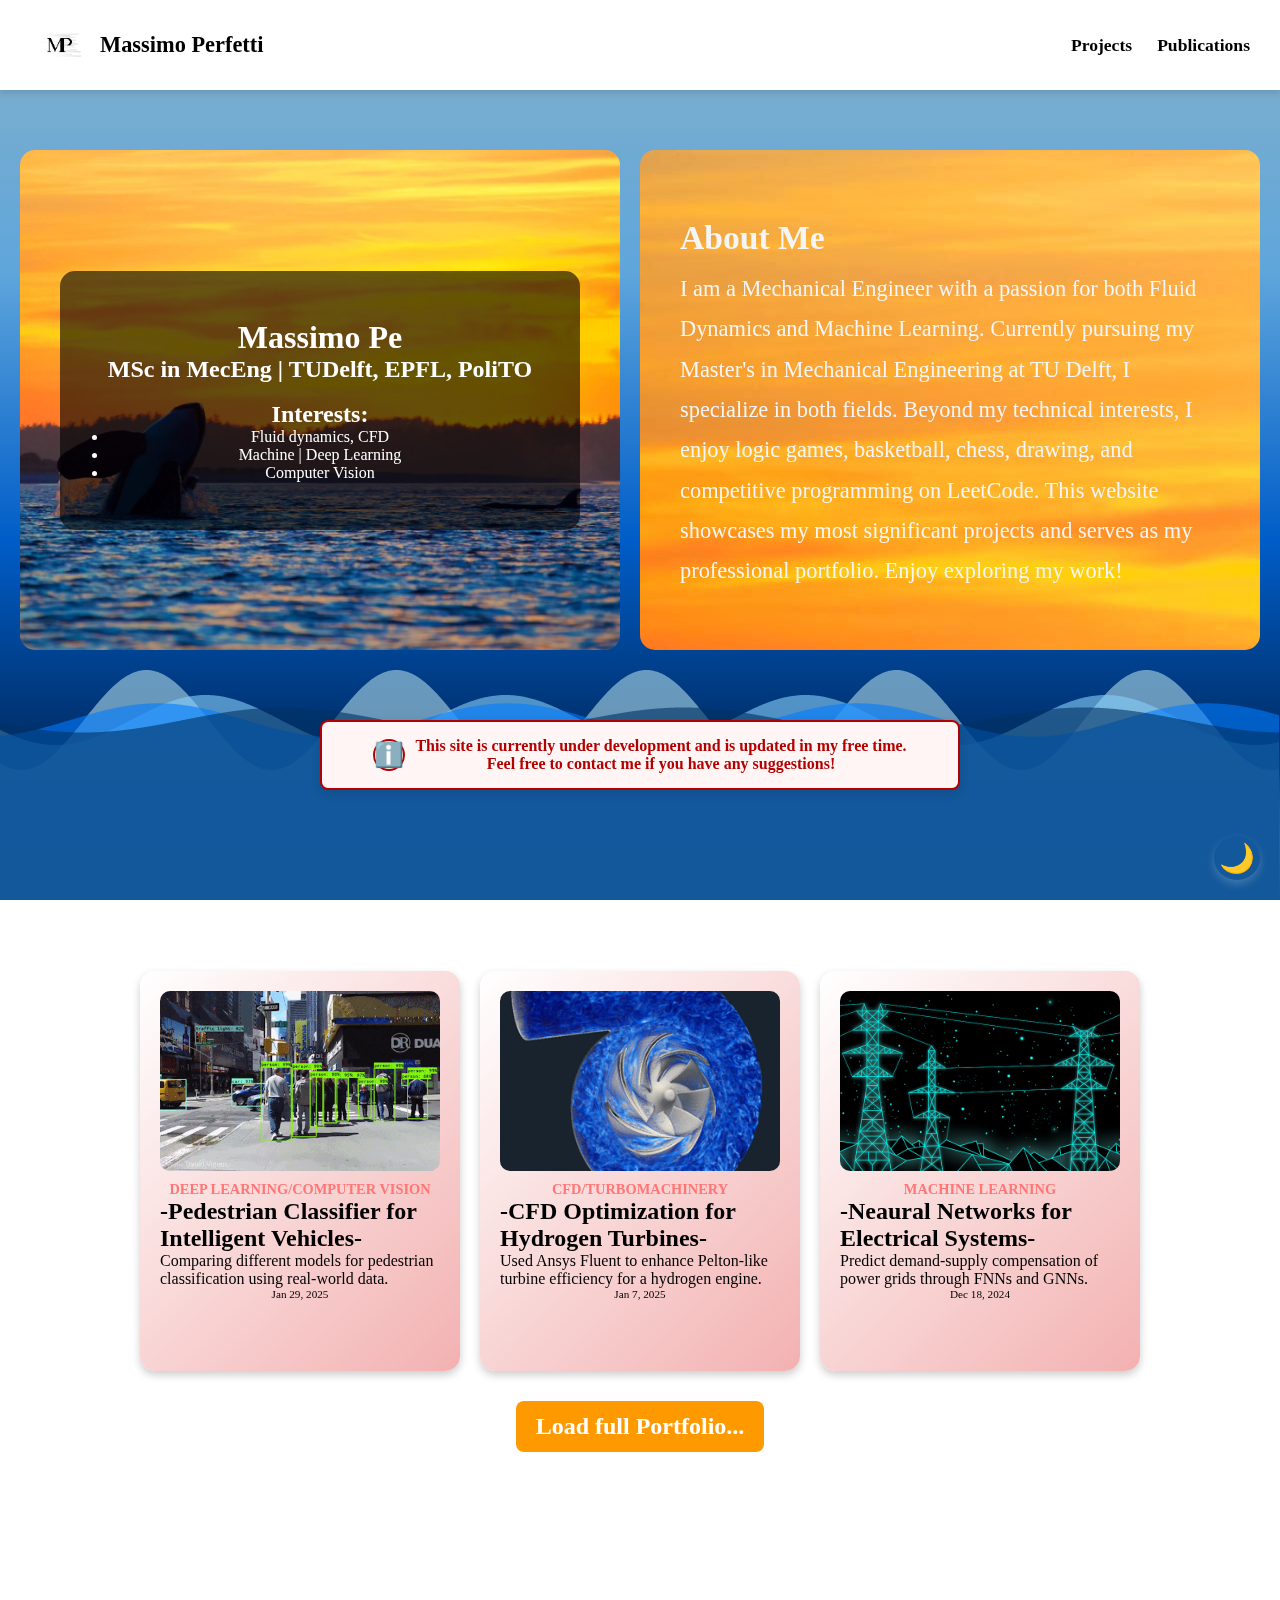
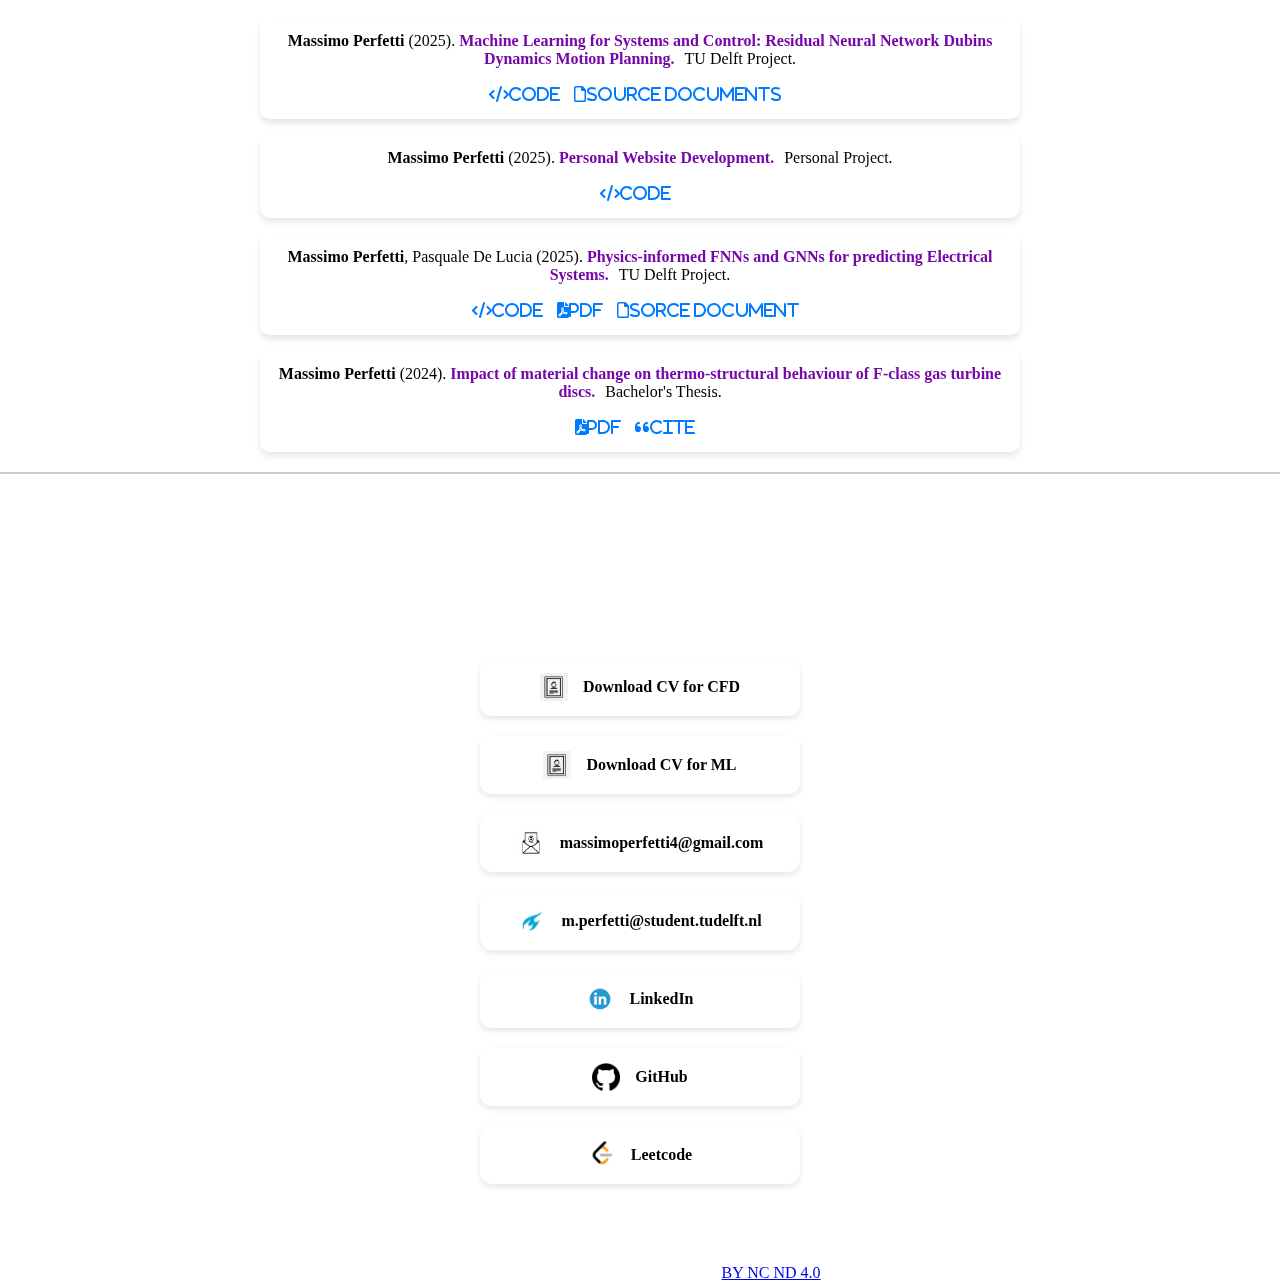
==== Portfolio/index.html @ b55a9770 "Add files via upload" ====
<!DOCTYPE html>
<html lang="en">
<head>
    <meta charset="UTF-8">
    <meta name="viewport" content="width=device-width, initial-scale=1.0">
    <title>Home - Massimo Perfetti</title>
    <link rel="stylesheet" href="styles.css">
    <link rel="stylesheet" href="components.css">
    <link rel="stylesheet" href="dark-mode.css">
    <link rel="stylesheet" href="portfolio.css">
    <link rel="stylesheet" href="https://cdnjs.cloudflare.com/ajax/libs/font-awesome/6.0.0-beta3/css/all.min.css">
</head>
<body>
    <!-- Preloader -->
    <div id="preloader">
        <div id="logo-container">
            <span id="mp-text">MP</span>
            <img id="killer-whale" src="kw.svg" alt="Killer Whale">
        </div>
        <div class="spinner"></div>
    </div>

    <!-- 🌊 Canvas for Waves -->
    <canvas id="waveCanvas"></canvas>

    <div id="content">
        <!-- 🔹 Navbar -->
        <nav class="top-nav">
            <div class="logo" id="logo">
                <img src="images/MP logo.png" alt="Massimo Perfetti" class="profile-pic">
                Massimo Perfetti
            </div>
            <ul class="nav-links">
                <!-- <li><a href="#posts">Posts</a></li> -->
                <li><a href="#projects"> Projects </a></li>
                <li><a href="#publications"> Publications </a></li>
            </ul>
        </nav>

        <!-- 🔹 Hero Section -->
        <div class="hero-about-container">
            <header class="hero" style="background-image: url('images/killer-whale.jpg');">
                <div class="overlay">
                    <h1>Massimo Perfetti</h1>
                    <h2>MSc in MecEng | TUDelft, EPFL, PoliTO</h2>
                    <br>
                    <h2>Interests:</h2>
                    <ul class="hero-list">
                        <li>Fluid dynamics, CFD</li>
                        <li>Machine | Deep Learning</li>
                        <li>Computer Vision</li>
                    </ul>
                </div>
            </header>

            <!-- 🔹 About Me -->
            <section id="about" class="about-overlay" style="background-image: url('images/killer-whale.jpg');">
                <h2>About Me</h2>
                <p>I am a Mechanical Engineer with a passion for both Fluid Dynamics and Machine Learning. 
                Currently pursuing my Master's in Mechanical Engineering at TU Delft, I specialize in both fields.
                Beyond my technical interests, I enjoy logic games, basketball, chess, drawing, and competitive programming on LeetCode.
                This website showcases my most significant projects and serves as my professional portfolio. Enjoy exploring my work!</p>
            </section>
        </div>

        <!-- 🔹 Warning Box -->
        <div class="warning-box" id="warningBox">
            <span class="warning-icon">ℹ️</span>
            <p id="warningText">This site is currently under development and is updated in my free time.<br>
                Feel free to contact me if you have any suggestions!
            </p>   
        </div>
        
        <!-- 🔹 Recent Posts: DEVELOP THIS IN THE FUTURE -->
        <!--
        <section id="posts" class="section-dark">
            <h2 class="recent-posts-heading">Recent Posts</h2>
            <div class="row row-cols-1 row-cols-md-3 g-4">
                <div class="col">
                    <div class="card h-100 post-card" data-post-id="1">
                        <img src="post1.jpg" class="card-img-top" alt="Turbulence Models">
                        <div class="card-body">
                            <h5 class="card-title">Exploring Turbulence Models</h5>
                            <p class="card-text">A deep dive into different turbulence models used in CFD.</p>
                            <p class="status-message" id="status-1"></p>
                            <a href="post1.html" class="btn btn-primary">Read More</a>
                        </div>
                    </div>
                </div>
                <div class="col">
                    <div class="card h-100 post-card" data-post-id="2">
                        <img src="post2.jpg" class="card-img-top" alt="Machine Learning in Aerodynamics">
                        <div class="card-body">
                            <h5 class="card-title">Machine Learning in Aerodynamics</h5>
                            <p class="card-text">How ML techniques are enhancing aerodynamic simulations.</p>
                            <p class="status-message" id="status-2"></p>
                            <a href="post2.html" class="btn btn-primary">Read More</a>
                        </div>
                    </div>
                </div>
            </div>
        </section>
        <br>
        <br>
        <br>
        <br>
        <br>
        <br>
        -->

        <!-- 🔹 Projects Section -->
        <section id="projects" class="section-light">
            <br>
            <br>
            <br>
            <br>
            <br>
            <br>
            <h2 class="recent-posts-heading">Projects</h2>
            <br>
            <br>    
            <div class="projects-container">
                <a href="iv.html" class="project-card-link">
                    <div class="project-card">
                            <img src="images/iv.gif" class="project-img" alt="Intelligent Vehicles Poster">
                            <h3 class="category">DEEP LEARNING/COMPUTER VISION</h3>
                            <h2 class="project-title">-Pedestrian Classifier for Intelligent Vehicles-</h2>
                            <p>Comparing different models for pedestrian classification using real-world data.</p>
                            <span class="date">Jan 29, 2025</span>
                    </div>
                </a>

                <a href="e2.html" class="project-card-link">
                    <div class="project-card">
                        <img src="images/e2-engine.gif" class="project-img" alt="e2 Poster">
                        <h3 class="category">CFD/TURBOMACHINERY</h3>
                        <h2 class="project-title">-CFD Optimization for Hydrogen Turbines-</h2>
                        <p>Used Ansys Fluent to enhance Pelton-like turbine efficiency for a hydrogen engine.</p>
                        <span class="date">Jan 7, 2025</span>
                    </div>
                </a>
                
                <a href="el-power-systems.html" class="project-card-link">
                    <div class="project-card">
                        <img src="images/nn-electrical.gif" class="project-img" alt="Power Grids Poster">
                        <h3 class="category">MACHINE LEARNING</h3>
                        <h2 class="project-title">-Neaural Networks for Electrical Systems-</h2>
                        <p>Predict demand-supply compensation of power grids through FNNs and GNNs.</p>
                        <span class="date">Dec 18, 2024</span>
                    </div>
                </a>
            </div>
            

            <!-- 🔹 Load More Projects Button -->
            <div class="load-more-container">
                <a href="portfolio.html" target="_blank" class="load-more-btn">Load full Portfolio...</a>
            </div>
        </section>

        <!-- 🔹 Publications -->
        <section id="publications" class="section-dark">
            <br>
            <br>
            <br>
            <br>
            <br>
            <br>
            <h2 class="recent-posts-heading"> Publications</h2>
            <div class="publications-list">
                <div class="publication-item">
                    <p class="publications-p"><strong>Massimo Perfetti</strong> (2025). <a href="https://github.com/Chefcurry4/-Dubins-Vehicle-Path-Planning-with-NNs./tree/main/NNs%20for%20Predicting%20Dubins%20Vehicle%20Dynamics" class="pub-link" style="color: #7608a9 !important;">Machine Learning for Systems and Control: Residual Neural Network Dubins Dynamics Motion Planning.</a>TU Delft Project.</p>
                    <br>
                    <a href="https://github.com/Chefcurry4/-Dubins-Vehicle-Path-Planning-with-NNs./tree/main/NNs%20for%20Predicting%20Dubins%20Vehicle%20Dynamics" class="pub-link"> <i class="fas fa-code">CODE</i></a>
                    <a href="https://github.com/Chefcurry4/-Dubins-Vehicle-Path-Planning-with-NNs./tree/main/NNs%20for%20Predicting%20Dubins%20Vehicle%20Dynamics/source%20document" class="pub-link"><i class="fa-regular fa-file">SOURCE DOCUMENTS</i></a> 
                </div>

                <div class="publication-item">
                    <p class="publications-p"><strong>Massimo Perfetti</strong> (2025). <a href="https://github.com/Chefcurry4/Neural-Network-for-Electrical-System" class="pub-link" style="color: #7608a9 !important;">Personal Website Development.</a>Personal Project.</p>
                    <br>
                    <a href="https://github.com/Chefcurry4/My-website" class="pub-link"> <i class="fas fa-code">CODE</i></a>
                    <!-- <a href="sitemap.png" class="pub-link"><i class="fa-solid fa-sitemap">SITEMAP</i></a> -->
                </div>

                <div class="publication-item">
                    <p class="publications-p"><strong>Massimo Perfetti</strong>, Pasquale De Lucia (2025). <a href="https://github.com/Chefcurry4/Neural-Network-for-Electrical-System" class="pub-link" style="color: #7608a9 !important;">Physics-informed FNNs and GNNs for predicting Electrical Systems.</a>TU Delft Project.</p>
                    <br>
                    <a href="https://github.com/Chefcurry4/Neural-Network-for-Electrical-System" class="pub-link"> <i class="fas fa-code">CODE</i></a>
                    <a href="documents/Project_ML_De_Lucia_Perfetti.pdf" class="pub-link"><i class="fa-solid fa-file-pdf">PDF</i></a> 
                    <a href="https://github.com/Chefcurry4/Neural-Network-for-Electrical-System/blob/main/source%20document%20notebook.ipynb" class="pub-link"><i class="fa-regular fa-file">SORCE DOCUMENT</i></a>
                </div>

                <div class="publication-item">
                    <p class="publications-p"><strong>Massimo Perfetti</strong> (2024). <a href="documents/Thesis.pdf" class="pub-link" style="color: #7608a9 !important;">Impact of material change on thermo-structural
                        behaviour of F-class gas turbine discs.</a>Bachelor's Thesis.</p>
                    <br>
                    <a href="documents/Thesis.pdf" class="pub-link"><i class="fa-solid fa-file-pdf">PDF</i></a>
                    <a href="cite_thesis.bib" class="pub-link"><i class="fa-solid fa-quote-left">CITE</i></a>
                </div>
            </div>
        </section>

        <!-- 🔹 Contact Section -->
        <section id="contact" class="section-light">
            <h2 class="recent-posts-heading">Contacts</h2>
            <p class="recent-posts-heading">Feel free to reach out to me!</p>
            <div class="contact-container">
                <a href="documents/CV Massimo Perfetti CFD.pdf" target="_blank" class="contact-item">
                    <img src="images/cv-logo.png" alt="CV"> Download CV for CFD
                </a>
                <a href="documents/CV Massimo Perfetti ML.pdf" target="_blank" class="contact-item">
                    <img src="images/cv-logo.png" alt="CV"> Download CV for ML
                </a>
                <a href="mailto:massimoperfetti4@gmail.com" class="contact-item">
                    <img src="images/email-logo.jpg" alt="Email"> massimoperfetti4@gmail.com
                </a>
                <a href="mailto:m.perfetti@student.tudelft.nl" class="contact-item">
                    <img src="images/tu-logo.png" alt="Email"> m.perfetti@student.tudelft.nl
                </a>
                <a href="https://linkedin.com/in/mperfetti4" target="_blank" class="contact-item">
                    <img src="images/in.png.png" alt="LinkedIn"> LinkedIn
                </a>
                <a href="https://github.com/Chefcurry4" target="_blank" class="contact-item">
                    <img src="images/github-icon.png" alt="GitHub"> GitHub
                </a>
                <a href="https://leetcode.com/u/Chefcurry4/" target="_blank" class="contact-item">
                    <img src="images/leetcode-logo.png" alt="Leetcode"> Leetcode
                </a>
            </div>
        </section>
    
        <!-- 🔹 Footer -->
        <footer style="color: white;">
            <p>&copy; 2025 Me. This work is licensed under <a href="https://creativecommons.org/licenses/by-nc-nd/4.0/deed.en" target="_blank">BY NC ND 4.0 </a></p>
        </footer>

        <!-- 🔹 Scripts -->
        <script src="script.js"></script>
        <script src="dark-mode.js"></script>
        <script src="waves.js"></script>

    </div>

</body>
</html>
---- Portfolio/styles.css ----
/* 🌟 Reset & General Styles */
* {
    margin: 0;
    padding: 0;
    box-sizing: border-box;
    font-family: 'Garamond', serif;
    scroll-behavior: smooth; 
}

body {
    color: black;
    background-color: white;
    text-align: center;
    padding-top: 80px;
    transition: background 0.3s, color 0.3s; 
}

/* 🌟 Navigation Bar */
.top-nav {
    display: flex;
    justify-content: space-between;
    align-items: center;
    padding: 15px 30px;
    background-color: white;
    color: black;
    position: fixed;
    width: 100%;
    top: 0;
    left: 0;
    box-shadow: 0px 4px 6px rgba(0, 0, 0, 0.1);
    z-index: 1000;
    transition: background 0.3s, color 0.3s;
}

.logo {
    display: flex;
    align-items: center;
    gap: 10px;
    font-weight: bold;
    font-size: 1.4rem;
}

.profile-pic {
    width: 60px;
    height: 60px;
    border-radius: 50%;
    transition: transform 0.3s;
}

.profile-pic:hover {
    transform: scale(1.1);
}

.nav-links {
    list-style: none;
    display: flex;
    gap: 25px;
}

.nav-links li a {
    text-decoration: none;
    color: black;
    font-weight: bold;
    font-size: 1.1rem;
    transition: color 0.3s;
}

.nav-links li a:hover {
    color: #007BFF;
}

/* 🌟 Hero & About Sections */
.hero-about-container {
    display: flex;
    flex-wrap: wrap;
    justify-content: center;
    align-items: stretch;
    gap: 20px;
    max-width: 1400px;
    margin: 50px auto;
    padding: 20px;
}

.hero, #about {
    flex: 1;
    min-width: 400px;
    max-width: 50%;
    height: 500px;
    transition: transform 0.3s;
}

.hero:hover, #about:hover {
    transform: scale(1.02);
}

.hero {
    position: relative;
    background-size: cover;
    background-position: center;
    display: flex;
    align-items: center;
    justify-content: center;
    border-radius: 15px;
    text-align: center;
    animation: fadeIn 1.5s ease-in;
}

.overlay {
    background: rgba(0, 0, 0, 0.6);
    padding: 3rem;
    border-radius: 15px;
    color: white;
}

.about-overlay {
    position: relative;
    background: rgba(0, 0, 0, 0.5);
    border-radius: 15px;
    padding: 40px;
    color: #f5f5f5;
    height: 100%;
    display: flex;
    flex-direction: column;
    justify-content: center;
    text-align: left;
    font-size: 1.4rem;
    line-height: 1.8;
}

@media (max-width: 900px) {
    .hero-about-container {
        flex-direction: column;
        align-items: center;
    }
    .hero, #about {
        max-width: 100%;
        height: auto;
    }
}

/* 🌟 Posts & Projects Grid */
.scroll-container {
    overflow-x: auto;
    white-space: nowrap;
    padding: 20px 0;
    scroll-behavior: smooth;
}

.posts-grid, .projects-grid {
    display: inline-flex;
    gap: 25px;
    padding: 0 20px;
}

.project-item, .post-item {
    background: white;
    padding: 25px;
    border-radius: 15px;
    box-shadow: 0px 4px 8px rgba(0, 0, 0, 0.1);
    transition: transform 0.3s, box-shadow 0.3s;
    width: 300px;
    display: inline-block;
    white-space: normal;
}

.project-item:hover, .post-item:hover {
    transform: scale(1.05);
    box-shadow: 0px 6px 12px rgba(0, 0, 0, 0.2);
}

.project-item img {
    width: 100%;
    border-radius: 10px;
}

/* Contact Section */
#contact {
    text-align: center;
    padding: 80px 30px;
    border-top: 2px solid #ccc;
}

.contact-container {
    display: flex;
    flex-direction: column;
    align-items: center;
    gap: 20px;
    margin-top: 30px;
}

.contact-item {
    display: flex;
    align-items: center;
    gap: 15px;
    background: white;
    padding: 15px 25px;
    border-radius: 12px;
    text-decoration: none;
    color: black !important;
    font-weight: bold;
    box-shadow: 0px 3px 6px rgba(0, 0, 0, 0.1);
    transition: 0.3s;
    width: 320px;
    justify-content: center;
}

.contact-item:hover {
    background: #f0f0f0;
}

.contact-item img {
    width: 28px;
    height: 28px;
}

.publications-list {
    display: flex;
    flex-direction: column;
    gap: 15px;
    max-width: 800px;
    margin: auto;
    padding: 20px;
}

.publications-p {
    color: black !important;
}

.publication-item {
    background: white;
    padding: 15px;
    border-radius: 10px;
    box-shadow: 0px 4px 6px rgba(0, 0, 0, 0.1);
    transition: transform 0.3s, box-shadow 0.3s;
}

.publication-item:hover {
    transform: scale(1.02);
    box-shadow: 0px 6px 12px rgba(0, 0, 0, 0.2);
}

.pub-link {
    text-decoration: none;
    font-weight: bold;
    margin-right: 10px;
    color: #007BFF !important;
    transition: color 0.3s;
}

.pub-link:hover {
    color: #0056b3 !important;
}

/* 🌟 Bootstrap Card Styling for Posts */
.row {
    display: flex;
    flex-wrap: wrap;
    justify-content: center;
    gap: 20px;
}

.card {
    --bs-card-spacer-y: 1rem;
    --bs-card-spacer-x: 1rem;
    --bs-card-title-spacer-y: 0.5rem;
    --bs-card-border-width: 1px;
    --bs-card-border-color: rgba(0, 0, 0, 0.125);
    --bs-card-border-radius: 10px;
    --bs-card-box-shadow: 0px 4px 6px rgba(0, 0, 0, 0.1);
    --bs-card-bg: #fff;
    --bs-card-color: #333;
    
    background: var(--bs-card-bg);
    color: var(--bs-card-color);
    border: var(--bs-card-border-width) solid var(--bs-card-border-color);
    border-radius: var(--bs-card-border-radius);
    box-shadow: var(--bs-card-box-shadow);
    transition: transform 0.3s, box-shadow 0.3s;
}

.card:hover {
    transform: scale(1.05);
    box-shadow: 0px 6px 12px rgba(0, 0, 0, 0.2);
}

.card-img-top {
    width: 100%;
    border-radius: var(--bs-card-border-radius) var(--bs-card-border-radius) 0 0;
}

.card-body {
    padding: var(--bs-card-spacer-y) var(--bs-card-spacer-x);
}

.card-title {
    margin-bottom: var(--bs-card-title-spacer-y);
}

.btn {
    padding: 8px 12px;
    border-radius: 5px;
    text-decoration: none;
    cursor: pointer;
    transition: background 0.3s, transform 0.2s;
}

.btn-primary {
    background: #007BFF;
    color: white;
    border: none;
}

.btn-primary:hover {
    background: #0056b3;
}

.btn-outline-danger {
    border: 1px solid red;
    color: red;
    background: transparent;
}

.btn-outline-danger:hover {
    background: red;
    color: white;
}

/* 🌟 Recent Posts Heading */
.recent-posts-heading {
    font-family: 'Garamond', serif;
    font-weight: 900;
    color: #ffffff;
    font-size: 2rem; /* Adjust as needed */
    text-align: center;
}

/* Projects Grid - Three in a Row */
.projects-container {
    display: flex;
    justify-content: center;
    gap: 20px;
    flex-wrap: wrap; 
}

/* Force text color to remain the same in light & dark mode */
.project-card h2,
.project-card p,
.project-card .date {
    color: black !important;  
}

.project-card .category {
    color: #ff7675 !important;
}

/* 🌟 3D Flashcard */
.project-card {
    width: 350px; 
    height: 500px;
    background: linear-gradient(135deg, #ffffff, rgb(243, 177, 177)) !important; /* Rende il bianco meno evidente */
    padding: 20px;
    border-radius: 15px;
    display: flex;
    flex-direction: column;
    align-items: center;
    text-align: center;
    box-shadow: 0 10px 30px rgba(0, 0, 0, 0.3);
    transition: transform 0.1s ease-out, box-shadow 0.1s ease-out;
    overflow: hidden;
    perspective: 1000px; 
    transform-style: preserve-3d;
    position: relative;
}

/* 🌟 Effetto on images to avoid distortions */
.project-card .project-img {
    width: 100%;
    height: 180px;
    object-fit: cover;
    border-radius: 10px;
}

/* Better Hover effects */
.project-card:hover {
    box-shadow: 0 10px 10px rgba(0, 4, 248, 0.8) !important;
}

/* 🌟 Reflected light */
.project-card::before {
    content: "";
    position: absolute;
    top: 50%;
    left: 50%;
    width: 100%;
    height: 100%;
    background: radial-gradient(circle, rgba(255, 255, 255, 0.3) 10%, transparent 50%);
    transform: translate(-50%, -50%) scale(1.5);
    opacity: 0;
    transition: opacity 0.3s;
}

.project-card:hover::before {
    opacity: 1;
}

.project-list a {
    color: #1e29fb; /* Giallo chiaro per alta visibilità */
    text-decoration: none; /* Rimuove la sottolineatura */
    transition: color 0.3s ease-in-out;
}

.project-list a:hover {
    color: #57adf9; /* Giallo ancora più chiaro quando passi sopra */
    text-decoration: underline; /* Aggiunge un effetto visivo all'hover */
}
---- Portfolio/components.css ----
/* 🌟 Fade-in Animation */
.fade-in {
    opacity: 0;
    transform: translateY(20px);
    transition: opacity 0.6s ease-out, transform 0.6s ease-out;
}

.fade-in.visible {
    opacity: 1;
    transform: translateY(0);
}

/* 🔥 Moving Light Effect */
.moving-light {
    position: fixed;
    width: 120px;
    height: 120px;
    background: radial-gradient(circle, rgba(255, 255, 255, 0.9) 0%, rgba(255, 255, 255, 0) 80%);
    pointer-events: none;
    border-radius: 50%;
    filter: blur(30px);
    z-index: 9999;
    transition: transform 0.05s linear;
}

/* Hide the moving light effect on small screens */
@media (max-width: 768px) {
    .moving-light {
        display: none;
    }
}

/* Hide scrollbar */
.scroll-container::-webkit-scrollbar {
    display: none;
}

/* 🎨 Smooth Scaling for Interactive Elements */
button, .contact-item {
    transition: transform 0.2s;
}

button:hover, .contact-item:hover {
    transform: scale(1.05);
}

/* 🌊 Simaluting ocean light */
@keyframes lightReflection {
    0% { background-position: 0% 50%; }
    50% { background-position: 100% 50%; }
    100% { background-position: 0% 50%; }
}

body::before {
    content: "";
    position: fixed;
    top: 0;
    left: 0;
    width: 100%;
    height: 100%;
    background: radial-gradient(circle at 50% 50%, rgba(255, 255, 255, 0.05) 0%, rgba(0, 0, 0, 0) 100%);
    animation: lightReflection 5s infinite linear;
    pointer-events: none;
    z-index: -1;
}

/* 🌟 Wave Animation */
#waveCanvas {
    position: fixed;
    top: 0;
    left: 0;
    width: 100vw;
    height: 100vh;
    z-index: -1; 
    pointer-events: none; 
}

#content {
    position: relative;
    z-index: 1; 
}

#waveCanvas {
    position: fixed;
    top: 0;
    left: 0;
    width: 100vw;
    height: 100vh;
    z-index: -1; 
    pointer-events: none; 
    transition: background 0.3s ease-out;
}

/* 🌟 Container to control positioning */
.warning-container {
    display: flex;
    justify-content: center;
    align-items: center;
    margin: 20px 0; 
}

/* 🌟 Container to control positioning */
.warning-container {
    display: flex;
    justify-content: center;
    align-items: center;
    width: 100%; 
    margin-top: 40px; 
}

/* ⚠️ Warning Box  */
.warning-box {
    background-color: #fff5f5; 
    color: #b30000; 
    border: 2px solid #b30000;
    padding: 15px 25px;
    border-radius: 8px;
    width: 50%; 
    text-align: center;
    font-weight: bold;
    display: flex;
    align-items: center;
    justify-content: center;
    gap: 10px;
    left: 50%;
    top: 50%;
    transform: translate(+50% , 0%);
    transition: background 0.3s, color 0.3s;
    box-shadow: 0px 4px 10px rgba(0, 0, 0, 0.1); 
} 

/* ⚠️ Warning Icon */
.warning-icon {
    font-size: 1.5rem;
    color: #b30000;
    border: 2px solid #b30000; 
    border-radius: 50%;
    padding: 5px;
    display: flex;
    align-items: center;
    justify-content: center;
    width: 32px;
    height: 32px;
    font-weight: bold;
}

.load-more-container {
    color: rgb(251, 251, 251) !important;  
}

/* Load More Projects Button */
.load-more-container {
    text-align: center;
    margin-top: 30px;
}

.load-more-btn {
    display: inline-block;
    padding: 12px 20px;
    font-size: 1.5em;
    font-weight: bold;
    text-decoration: none;
    color: white !important;
    background-color: #ff9900 !important;
    border-radius: 8px;
    transition: background 0.3s, transform 0.2s;
}

.load-more-btn:hover {
    background-color: #0056b3;
    transform: scale(1.05);
}

/* 🌟 Preloader Styling */
#preloader {
    position: fixed;
    top: 0;
    left: 0;
    width: 100%;
    height: 100vh;
    background: black;
    display: flex;
    flex-direction: column;
    align-items: center;
    justify-content: center;
    z-index: 9999;
    transition: opacity 0.5s ease-in-out;
}

/* Logo container */
#logo-container {
    position: relative;
    width: 120px;
    height: 100px;
    display: flex;
    align-items: center;
    justify-content: center;
}

/* Text: "MP" */
#mp-text {
    font-size: 3rem;
    font-weight: bold;
    color: white;
    position: absolute;
    transition: opacity 0.5s ease-in-out;
}

/* Killer Whale SVG */
#killer-whale {
    position: absolute;
    width: 100px; 
    height: auto;
    opacity: 0; 
    transition: opacity 0.5s ease-in-out;
}

/* Animated spinner */
.spinner {
    margin-top: 20px;
    width: 50px;
    height: 50px;
    border: 5px solid white;
    border-top-color: transparent;
    border-radius: 50%;
    animation: spin 1s linear infinite;
}

/* Animation Rotation */
@keyframes spin {
    0% { transform: rotate(0deg); }
    100% { transform: rotate(360deg); }
}

/* Remove underline effect link */
.project-card-link {
    text-decoration: none;
}
---- Portfolio/dark-mode.css ----
/* 🌙 General Dark Mode */
.dark-mode {
    background: #121212 !important;
    color: white !important;
    transition: background 0.3s, color 0.3s;
}

/* 🔹 Navbar Dark Mode */
.dark-mode .top-nav {
    background: black !important;
    color: white !important;
}

.dark-mode .nav-links li a {
    color: white !important;
}

.dark-mode .nav-links li a:hover {
    color: #1e90ff !important; 
}

/* 🔹 Dark Mode Waves */
.dark-mode canvas {
    filter: brightness(0.4) contrast(1.3); 
}

/* 🔹 Text in Front of Waves (Fix Visibility) */
.dark-mode .wave-text {
    color: white !important;
    text-shadow: 2px 2px 4px rgba(0, 0, 0, 0.6);
}

#dark-mode-toggle {
    position: fixed;
    bottom: 20px;
    right: 20px;
    width: 50px;
    height: 50px;
    font-size: 1.8rem;
    border-radius: 50%;
    background: none;
    border: none;
    cursor: pointer;
    outline: none;
    z-index: 9999;
    width: auto;
    height: auto;
    display: flex;
    align-items: center;
    transition: background 0.3s, transform 0.2s, box-shadow 0.3s;
    box-shadow: 0px 4px 10px rgba(255, 255, 255, 0.2);
    justify-content: center;
    padding: 5px;
}

#dark-mode-toggle:hover {
    transform: scale(1.1);
    background: rgba(255, 255, 255, 0.3);
    box-shadow: 0px 6px 15px rgba(255, 255, 255, 0.3);
}

/* 🌙 Adjust Button in Dark Mode */
.dark-mode #dark-mode-toggle {
    background: none;
    color: black;
    border: 1px solid black;
    transition: background 0.3s, transform 0.2s, box-shadow 0.3s;
    box-shadow: 0px 4px 10px rgba(255, 255, 255, 0.4);
}

/* 🔹 Other Text Readability Fixes */
.dark-mode .section-title,
.dark-mode h1, 
.dark-mode h2, 
.dark-mode h3, 
.dark-mode h4, 
.dark-mode h5, 
.dark-mode h6 {
    color: white !important;
}

/* 🔹 Buttons & Links */
.dark-mode button {
    background: #333;
    color: white;
    border: 1px solid white;
}

.dark-mode button:hover {
    background: #555;
}

.dark-mode a {
    color: #1e90ff; 
}

.dark-mode a:hover {
    color: #ffffff;
}

/* 🔹 Images */
.dark-mode img {
    filter: brightness(0.85) contrast(1.1);
}

/* 🔹 Scrollbar Customization */
.dark-mode ::-webkit-scrollbar {
    width: 8px;
}

.dark-mode ::-webkit-scrollbar-thumb {
    background: #444;
    border-radius: 4px;
}

.dark-mode ::-webkit-scrollbar-thumb:hover {
    background: #666;
}

/* Force text color to remain the same in light & dark mode */
.project-card h2,
.project-card p,
.project-card .date {
    color: black !important;  
}

.project-card .category {
    color: #ff7675 !important;
}

.publications-p {
    color: black !important;
}

.pub-link {
    text-decoration: none;
    font-weight: bold;
    margin-right: 10px;
    color: #007BFF !important;
    transition: color 0.3s;
}

.pub-link:hover {
    color: #0056b3 !important;
}
---- Portfolio/portfolio.css ----
/* ✅ General Portfolio Styling */
.portfolio-section {
    text-align: center;
    padding: 50px 20px;
    color: white;
}

.section-title {
    font-size: 2.5em;
    font-weight: bold;
}

.portfolio-description {
    font-size: 1.3em;
    margin-bottom: 30px;
    opacity: 1;
}

/* ✅ Carousel Container */
.carousel-container {
    display: flex;
    flex-direction: column;
    align-items: center;
    position: relative;
    width: 700px; 
    margin: auto;
}

.carousel-container h2 {
    text-align: center;
    margin-bottom: 20px;
    color: #ffffff !important;
}

/* ✅ Wrapper for Scrolling Effect */
.carousel-wrapper {
    overflow: hidden;
    width: 700px; 
    height:430px;
}

/* ✅ Track that holds the cards */
.carousel-track {
    display: flex;
    gap: 20px;
    transition: transform 0.6s ease-in-out;
    width: max-content;
}

/* ✅ Individual Project Cards */
.project-card {
    width: 320px;
    flex: 0 0 auto;
    background: white;
    height: 400px; 
    object-fit: cover; 
    padding: 20px;
    border-radius: 15px;
    text-align: left;
    box-shadow: 0 4px 8px rgba(0, 0, 0, 0.2);
}

/* ✅ Card Image Styling */
.project-card img {
    width: 100%;
    border-radius: 10px;
    height: 180px; 
    object-fit: cover; 
    margin-bottom: 10px;
}

/* ✅ Hover effect */
.project-card:hover {
    transform: scale(1.01);
    box-shadow: 0 6px 12px rgba(0, 0, 0, 0.2);
}

/* ✅ Category & Text Styling */
.category {
    color: #ff7675 !important;
    font-size: 0.9em;
    font-weight: bold;
    text-align: center;
}

.project-card h2, 
.project-card p, 
.project-card .date {
    color: black !important;
}

.project-card .date {
    font-size: 0.7em;
}

/* ✅ Navigation Buttons */
.carousel-btn {
    background: rgba(255, 255, 255, 0.8);
    border: none;
    padding: 10px 15px;
    font-size: 24px;
    border-radius: 50%;
    cursor: pointer;
    transition: opacity 0.3s;
    position: absolute;
    top: 50%;
}

/* ✅ Left & Right Button Position */
#prevBtnML, #prevBtnCFD {
    left: -50px;
}

#nextBtnML, #nextBtnCFD {
    right: -50px;
}

/* ✅ Button Disabled State */
.carousel-btn.disabled {
    opacity: 0.3;
    pointer-events: none;
}

/* ✅ Section Divider */
.section-divider {
    width: 80%;
    border: 1px solid white;
    margin: 40px 0;
}

/* Remove underline effect link */
.project-card-link {
    text-decoration: none;
}

.in-progess {
    text-decoration: none;
}

/* Popup Styles */
.popup {
    display: none;
    position: fixed;
    top: 50%;
    left: 50%;
    transform: translate(-50%, -50%);
    background: rgba(0, 0, 0, 0.8);
    color: white;
    padding: 20px;
    border-radius: 10px;
    box-shadow: 0 4px 10px rgba(0, 0, 0, 0.3);
    z-index: 1000;
    text-align: center;
    width: 50%;
    max-width: 400px;
}

.popup-content {
    position: relative;
    padding: 20px;
    background: white;
    color: black;
    border-radius: 10px;
}

.close-btn {
    position: absolute;
    top: 10px;
    right: 15px;
    font-size: 18px;
    font-weight: bold;
    cursor: pointer;
}
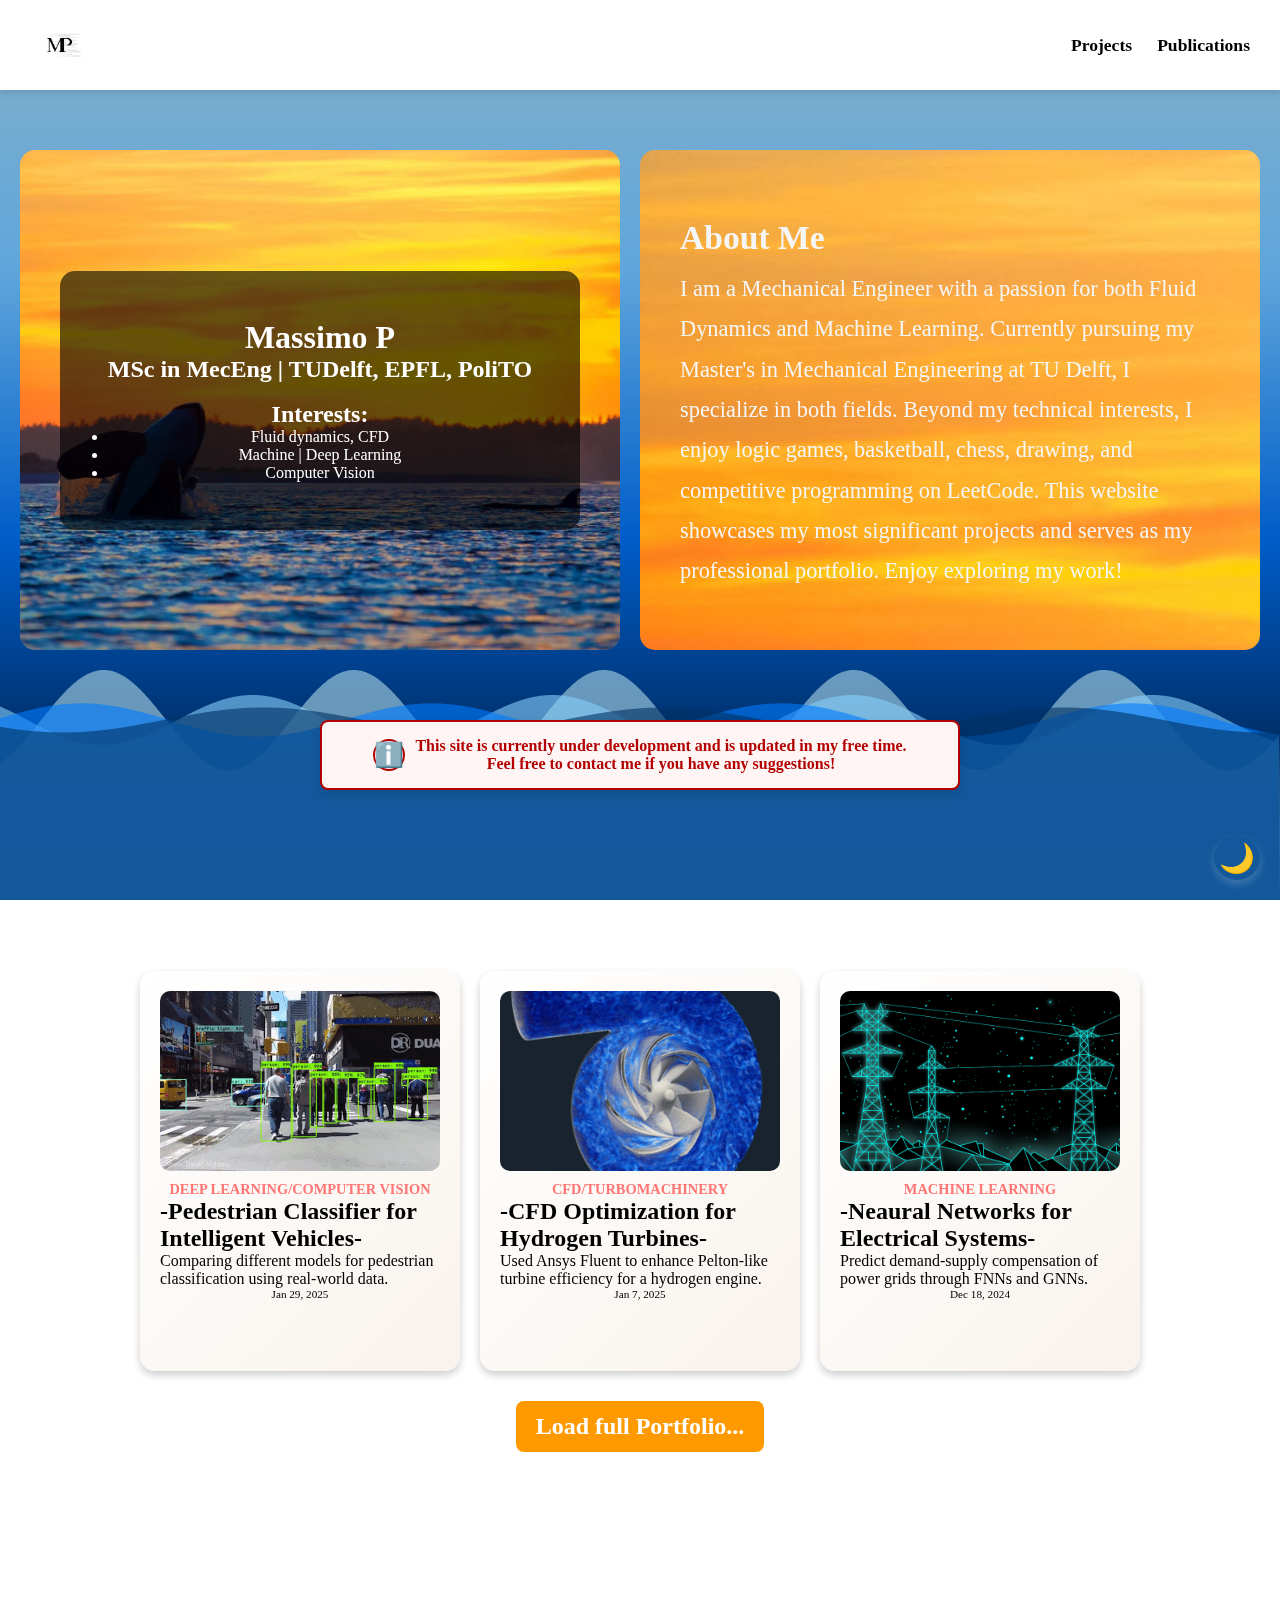
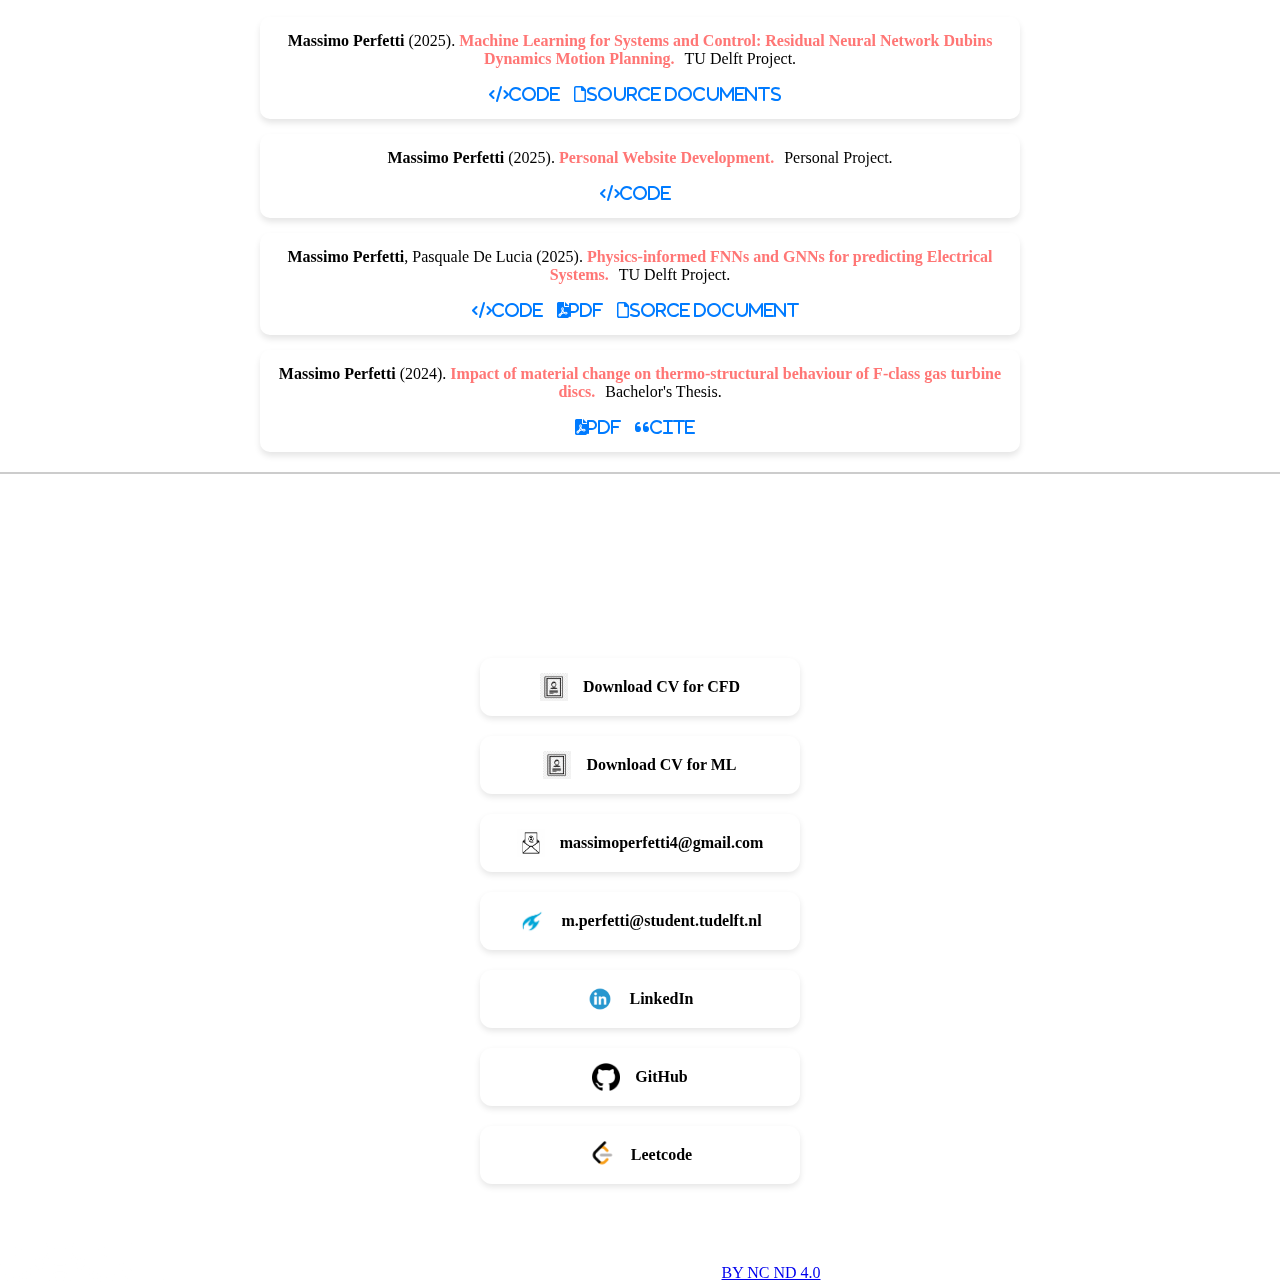
==== commit 0f405a8c: "Add files via upload" ====
--- a/Portfolio/index.html
+++ b/Portfolio/index.html
@@ -4,6 +4,7 @@
     <meta charset="UTF-8">
     <meta name="viewport" content="width=device-width, initial-scale=1.0">
     <title>Home - Massimo Perfetti</title>
+    <link rel="icon" type="image/png" href="images/MP logo.png">
     <link rel="stylesheet" href="styles.css">
     <link rel="stylesheet" href="components.css">
     <link rel="stylesheet" href="dark-mode.css">
@@ -28,7 +29,6 @@
         <nav class="top-nav">
             <div class="logo" id="logo">
                 <img src="images/MP logo.png" alt="Massimo Perfetti" class="profile-pic">
-                Massimo Perfetti
             </div>
             <ul class="nav-links">
                 <!-- <li><a href="#posts">Posts</a></li> -->
@@ -169,21 +169,21 @@
             <h2 class="recent-posts-heading"> Publications</h2>
             <div class="publications-list">
                 <div class="publication-item">
-                    <p class="publications-p"><strong>Massimo Perfetti</strong> (2025). <a href="https://github.com/Chefcurry4/-Dubins-Vehicle-Path-Planning-with-NNs./tree/main/NNs%20for%20Predicting%20Dubins%20Vehicle%20Dynamics" class="pub-link" style="color: #7608a9 !important;">Machine Learning for Systems and Control: Residual Neural Network Dubins Dynamics Motion Planning.</a>TU Delft Project.</p>
+                    <p class="publications-p"><strong>Massimo Perfetti</strong> (2025). <a href="https://github.com/Chefcurry4/-Dubins-Vehicle-Path-Planning-with-NNs./tree/main/NNs%20for%20Predicting%20Dubins%20Vehicle%20Dynamics" class="pub-link" style="color: #ff7675 !important;">Machine Learning for Systems and Control: Residual Neural Network Dubins Dynamics Motion Planning.</a>TU Delft Project.</p>
                     <br>
                     <a href="https://github.com/Chefcurry4/-Dubins-Vehicle-Path-Planning-with-NNs./tree/main/NNs%20for%20Predicting%20Dubins%20Vehicle%20Dynamics" class="pub-link"> <i class="fas fa-code">CODE</i></a>
                     <a href="https://github.com/Chefcurry4/-Dubins-Vehicle-Path-Planning-with-NNs./tree/main/NNs%20for%20Predicting%20Dubins%20Vehicle%20Dynamics/source%20document" class="pub-link"><i class="fa-regular fa-file">SOURCE DOCUMENTS</i></a> 
                 </div>
 
                 <div class="publication-item">
-                    <p class="publications-p"><strong>Massimo Perfetti</strong> (2025). <a href="https://github.com/Chefcurry4/Neural-Network-for-Electrical-System" class="pub-link" style="color: #7608a9 !important;">Personal Website Development.</a>Personal Project.</p>
-                    <br>
-                    <a href="https://github.com/Chefcurry4/My-website" class="pub-link"> <i class="fas fa-code">CODE</i></a>
+                    <p class="publications-p"><strong>Massimo Perfetti</strong> (2025). <a href="https://github.com/Chefcurry4/Neural-Network-for-Electrical-System" class="pub-link" style="color: #ff7675 !important;">Personal Website Development.</a>Personal Project.</p>
+                    <br>
+                    <a href="https://github.com/Chefcurry4/Chefcurry-website" class="pub-link"> <i class="fas fa-code">CODE</i></a>
                     <!-- <a href="sitemap.png" class="pub-link"><i class="fa-solid fa-sitemap">SITEMAP</i></a> -->
                 </div>
 
                 <div class="publication-item">
-                    <p class="publications-p"><strong>Massimo Perfetti</strong>, Pasquale De Lucia (2025). <a href="https://github.com/Chefcurry4/Neural-Network-for-Electrical-System" class="pub-link" style="color: #7608a9 !important;">Physics-informed FNNs and GNNs for predicting Electrical Systems.</a>TU Delft Project.</p>
+                    <p class="publications-p"><strong>Massimo Perfetti</strong>, Pasquale De Lucia (2025). <a href="https://github.com/Chefcurry4/Neural-Network-for-Electrical-System" class="pub-link" style="color: #ff7675 !important;">Physics-informed FNNs and GNNs for predicting Electrical Systems.</a>TU Delft Project.</p>
                     <br>
                     <a href="https://github.com/Chefcurry4/Neural-Network-for-Electrical-System" class="pub-link"> <i class="fas fa-code">CODE</i></a>
                     <a href="documents/Project_ML_De_Lucia_Perfetti.pdf" class="pub-link"><i class="fa-solid fa-file-pdf">PDF</i></a> 
@@ -191,7 +191,7 @@
                 </div>
 
                 <div class="publication-item">
-                    <p class="publications-p"><strong>Massimo Perfetti</strong> (2024). <a href="documents/Thesis.pdf" class="pub-link" style="color: #7608a9 !important;">Impact of material change on thermo-structural
+                    <p class="publications-p"><strong>Massimo Perfetti</strong> (2024). <a href="documents/Thesis.pdf" class="pub-link" style="color: #ff7675 !important;">Impact of material change on thermo-structural
                         behaviour of F-class gas turbine discs.</a>Bachelor's Thesis.</p>
                     <br>
                     <a href="documents/Thesis.pdf" class="pub-link"><i class="fa-solid fa-file-pdf">PDF</i></a>
--- a/Portfolio/styles.css
+++ b/Portfolio/styles.css
@@ -36,6 +36,7 @@
     display: flex;
     align-items: center;
     gap: 10px;
+    justify-content: center;
     font-weight: bold;
     font-size: 1.4rem;
 }
@@ -48,7 +49,7 @@
 }
 
 .profile-pic:hover {
-    transform: scale(1.1);
+    transform: scale(1.5);
 }
 
 .nav-links {
@@ -357,7 +358,7 @@
 .project-card {
     width: 350px; 
     height: 500px;
-    background: linear-gradient(135deg, #ffffff, rgb(243, 177, 177)) !important; /* Rende il bianco meno evidente */
+    background: linear-gradient(135deg, #ffffff, rgb(249, 243, 237)) !important; /* Rende il bianco meno evidente */
     padding: 20px;
     border-radius: 15px;
     display: flex;
--- a/Portfolio/portfolio.css
+++ b/Portfolio/portfolio.css
@@ -123,7 +123,7 @@
 
 /* ✅ Section Divider */
 .section-divider {
-    width: 80%;
+    width: 100%;
     border: 1px solid white;
     margin: 40px 0;
 }
